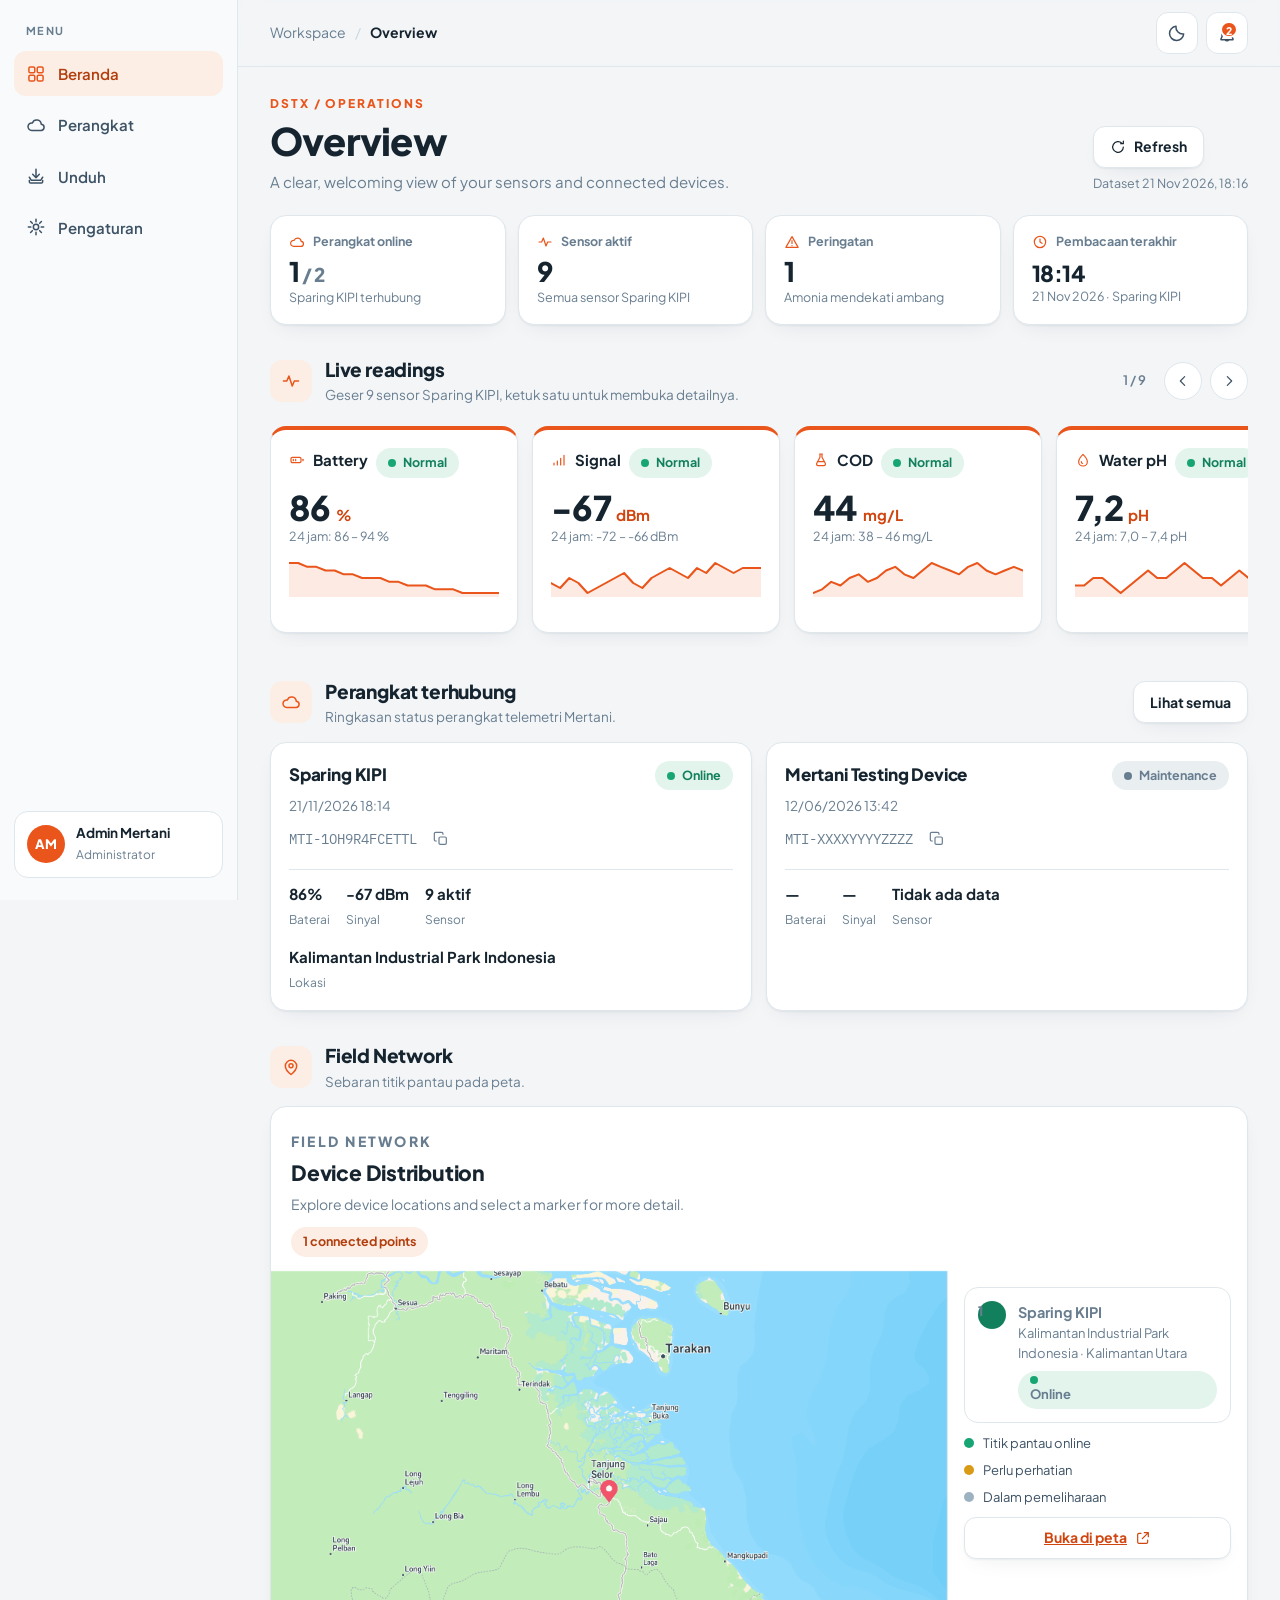
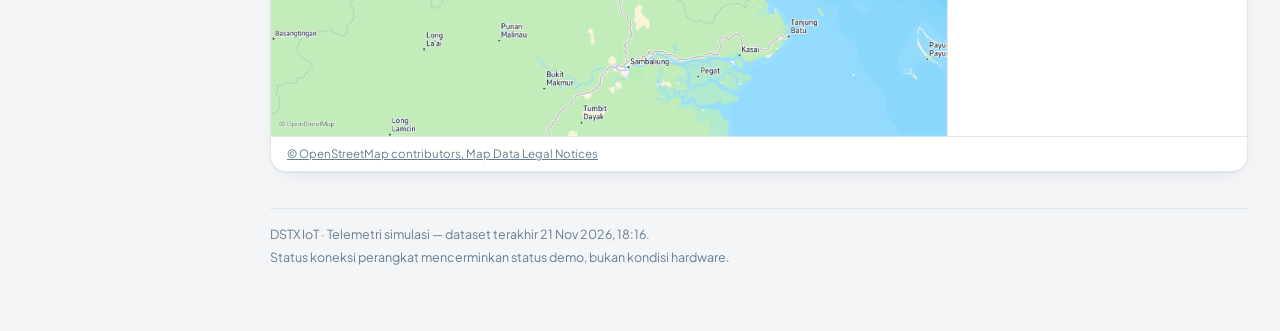
==== web/dashboard-mertani-web.html @ 30cce9fa "Add web version of the new Mertani dashboard design - Web dashboard (Dashboard Mertani Web) followin" ====
<!doctype html>
<html lang="id">
  <head>
    <meta charset="utf-8" />
    <meta name="viewport" content="width=device-width, initial-scale=1, viewport-fit=cover" />
    <meta name="color-scheme" content="light dark" />
    <link rel="icon" href="data:," />
    <title>Dashboard Mertani Web</title>
    <link rel="preconnect" href="https://fonts.googleapis.com" />
    <link rel="preconnect" href="https://fonts.gstatic.com" crossorigin />
    <link href="https://fonts.googleapis.com/css2?family=Plus+Jakarta+Sans:wght@400;500;600;700;800&family=IBM+Plex+Mono:wght@400;500;600&display=swap" rel="stylesheet" />
    <link rel="stylesheet" href="[data-uri]" />
    <style>
      button, [role="button"], select, summary, input:not([type="checkbox"], [type="radio"]) { min-height: 2rem; }
      :root{
        --bg:#F3F5F7; --surface:#FFFFFF; --surface-2:#EDF1F4; --surface-3:#F8FAFB;
        --ink:#15242F; --ink-2:#3D5265; --muted:#687E90; --line:#DFE7EC; --line-strong:#CBD7DF;
        --accent:#E9551B; --accent-strong:#D1450F; --accent-soft:#FDEEE5; --accent-ink:#B23E0E;
        --green:#12805C; --green-soft:#E2F4EC; --green-dot:#17A673;
        --amber:#9A6A06; --amber-soft:#FAF0D7; --amber-dot:#D99A16;
        --gray-soft:#E9EEF1; --red:#C93A3A;
        --shadow:0 1px 2px rgba(21,36,47,.05),0 8px 24px -12px rgba(21,36,47,.12);
        --shadow-lg:0 2px 4px rgba(21,36,47,.06),0 24px 48px -16px rgba(21,36,47,.22);
        --radius:16px;
      }
      html[data-theme="dark"]{
        --bg:#0C1319; --surface:#141F29; --surface-2:#1B2A37; --surface-3:#101922;
        --ink:#E9EFF4; --ink-2:#B9C9D6; --muted:#8499AA; --line:#243646; --line-strong:#31485E;
        --accent:#F26A2E; --accent-strong:#FF7D42; --accent-soft:#3A2317; --accent-ink:#FFB287;
        --green:#3ECF9B; --green-soft:#12352A; --green-dot:#2FBF8F;
        --amber:#E3B341; --amber-soft:#38300F; --amber-dot:#D99A16;
        --gray-soft:#22333F; --red:#F08080;
        --shadow:0 1px 2px rgba(0,0,0,.3),0 8px 24px -12px rgba(0,0,0,.5);
        --shadow-lg:0 2px 4px rgba(0,0,0,.4),0 24px 48px -16px rgba(0,0,0,.6);
      }
      *{box-sizing:border-box}
      html{scroll-behavior:smooth}
      body{margin:0;background:var(--bg);color:var(--ink);font-family:"Plus Jakarta Sans",system-ui,-apple-system,"Segoe UI",sans-serif;font-size:15px;line-height:1.55;-webkit-font-smoothing:antialiased}
      .mono{font-family:"IBM Plex Mono",ui-monospace,monospace}
      button{font:inherit;color:inherit;background:none;border:0;cursor:pointer}
      input,select{font:inherit;color:inherit}
      a{color:var(--accent-strong)}
      :focus-visible{outline:2px solid var(--accent);outline-offset:2px;border-radius:6px}
      svg.ic{width:20px;height:20px;flex:none;stroke:currentColor;fill:none;stroke-width:1.8;stroke-linecap:round;stroke-linejoin:round}
      svg.ic.sm{width:16px;height:16px}
      svg.ic.lg{width:24px;height:24px}

      /* ---------- layout ---------- */
      .app{display:flex;min-height:100vh}
      .sidebar{display:none}
      .main{flex:1;min-width:0;display:flex;flex-direction:column}
      .content{width:100%;max-width:1180px;margin:0 auto;padding:20px 16px 110px}
      @media (min-width:1024px){
        .sidebar{display:flex;flex-direction:column;gap:6px;width:238px;flex:none;position:sticky;top:0;height:100vh;padding:22px 14px;border-right:1px solid var(--line);background:var(--surface-3)}
        .content{padding:28px 32px 64px}
      }
      .side-label{font-size:11px;font-weight:700;letter-spacing:.12em;text-transform:uppercase;color:var(--muted);padding:0 12px;margin:14px 0 6px}
      .side-label:first-child{margin-top:0}
      .navlink{display:flex;align-items:center;gap:12px;width:100%;padding:11px 12px;border-radius:12px;font-weight:600;color:var(--ink-2);text-align:left;min-height:44px}
      .navlink:hover{background:var(--surface-2)}
      .navlink.on{background:var(--accent-soft);color:var(--accent-ink)}
      .navlink.on svg{stroke:var(--accent)}
      .side-user{margin-top:auto;display:flex;gap:11px;align-items:center;padding:12px;border:1px solid var(--line);border-radius:14px;background:var(--surface)}
      .avatar{width:38px;height:38px;border-radius:50%;background:var(--accent);color:#fff;display:grid;place-items:center;font-weight:800;font-size:13px;flex:none}
      .side-user b{display:block;font-size:13.5px;line-height:1.3}
      .side-user span{font-size:12px;color:var(--muted)}

      /* ---------- topbar ---------- */
      .topbar{position:sticky;top:0;z-index:40;display:flex;align-items:center;gap:10px;padding:10px 16px;background:color-mix(in srgb,var(--bg) 86%,transparent);backdrop-filter:blur(10px);border-bottom:1px solid var(--line)}
      @media (min-width:1024px){.topbar{padding:12px 32px}}
      .crumb{display:flex;align-items:center;gap:9px;font-size:14px;color:var(--muted);min-width:0}
      .crumb b{color:var(--ink);font-weight:700;white-space:nowrap}
      .crumb .sep{color:var(--line-strong)}
      .top-actions{margin-left:auto;display:flex;gap:8px;align-items:center;position:relative}
      .iconbtn{position:relative;width:42px;height:42px;border-radius:12px;border:1px solid var(--line);background:var(--surface);display:grid;place-items:center;color:var(--ink-2)}
      .iconbtn:hover{border-color:var(--line-strong);color:var(--ink)}
      .badge-dot{position:absolute;top:8px;right:9px;min-width:17px;height:17px;padding:0 4px;border-radius:99px;background:var(--accent);color:#fff;font-size:10.5px;font-weight:800;display:grid;place-items:center;border:2px solid var(--surface)}
      .bell-panel{position:absolute;right:0;top:calc(100% + 10px);width:min(340px,calc(100vw - 32px));background:var(--surface);border:1px solid var(--line);border-radius:16px;box-shadow:var(--shadow-lg);padding:8px;display:none;z-index:60}
      .bell-panel.open{display:block}
      .bell-panel h3{margin:8px 10px 6px;font-size:13px;letter-spacing:.02em}
      .alert-row{display:flex;gap:11px;width:100%;text-align:left;padding:11px 10px;border-radius:12px;align-items:flex-start}
      .alert-row:hover{background:var(--surface-2)}
      .alert-row b{display:block;font-size:13.5px;line-height:1.35}
      .alert-row span{font-size:12.5px;color:var(--muted);line-height:1.4;display:block}
      .alert-ic{width:34px;height:34px;border-radius:10px;display:grid;place-items:center;flex:none}
      .alert-ic.warn{background:var(--amber-soft);color:var(--amber)}
      .alert-ic.maint{background:var(--gray-soft);color:var(--muted)}

      /* ---------- bottom nav (mobile) ---------- */
      .bottomnav{position:fixed;left:0;right:0;bottom:0;z-index:50;background:var(--surface);border-top:1px solid var(--line);display:grid;grid-template-columns:repeat(4,1fr);padding:6px 8px calc(6px + env(safe-area-inset-bottom))}
      @media (min-width:1024px){.bottomnav{display:none}}
      .bottomnav button{display:flex;flex-direction:column;align-items:center;gap:3px;padding:7px 2px;border-radius:12px;font-size:11.5px;font-weight:600;color:var(--muted);min-height:52px}
      .bottomnav button.on{color:var(--accent-strong)}
      .bottomnav button.on .bn-ic{background:var(--accent);color:#fff}
      .bn-ic{display:grid;place-items:center;width:46px;height:27px;border-radius:99px}

      /* ---------- generic ---------- */
      .view{display:none}
      .view.active{display:block}
      .eyebrow{font-size:12px;font-weight:800;letter-spacing:.16em;text-transform:uppercase;color:var(--accent);margin:0 0 6px}
      h1.page{font-size:clamp(28px,4.5vw,38px);font-weight:800;letter-spacing:-.02em;margin:0;line-height:1.12}
      .lede{color:var(--muted);margin:8px 0 0;max-width:56ch}
      .pagehead{display:flex;flex-wrap:wrap;gap:14px;align-items:flex-end;justify-content:space-between;margin-bottom:22px}
      .btn{display:inline-flex;align-items:center;gap:8px;padding:9px 16px;border-radius:12px;border:1px solid var(--line);background:var(--surface);font-weight:700;font-size:14px;min-height:42px;box-shadow:var(--shadow)}
      .btn:hover{border-color:var(--line-strong)}
      .btn--accent{background:var(--accent);border-color:var(--accent);color:#fff}
      .btn--accent:hover{background:var(--accent-strong);border-color:var(--accent-strong)}
      .btn.spinning svg{animation:spin 0.9s linear infinite}
      @keyframes spin{to{transform:rotate(360deg)}}
      .card{background:var(--surface);border:1px solid var(--line);border-radius:var(--radius);box-shadow:var(--shadow)}
      .sec-head{display:flex;align-items:center;gap:13px;margin:30px 0 14px}
      .sec-ic{width:42px;height:42px;border-radius:12px;background:var(--accent-soft);color:var(--accent);display:grid;place-items:center;flex:none}
      .sec-head h2{font-size:19px;font-weight:800;margin:0;letter-spacing:-.01em}
      .sec-head p{margin:1px 0 0;color:var(--muted);font-size:13.5px}
      .sec-head .right{margin-left:auto;display:flex;gap:8px;align-items:center}
      .chip{display:inline-flex;align-items:center;gap:7px;padding:5px 12px;border-radius:99px;font-size:12.5px;font-weight:700;white-space:nowrap}
      .chip .dot{width:8px;height:8px;border-radius:50%;background:currentColor;flex:none}
      .chip--online{background:var(--green-soft);color:var(--green)}
      .chip--online .dot{background:var(--green-dot)}
      .chip--warn{background:var(--amber-soft);color:var(--amber)}
      .chip--warn .dot{background:var(--amber-dot)}
      .chip--maint{background:var(--gray-soft);color:var(--muted)}
      .chip--soft{background:var(--accent-soft);color:var(--accent-ink)}
      .updated{font-size:12.5px;color:var(--muted)}

      /* KPI strip */
      .kpis{display:grid;grid-template-columns:repeat(2,1fr);gap:12px;margin-bottom:6px}
      @media (min-width:760px){.kpis{grid-template-columns:repeat(4,1fr)}}
      .kpi{padding:16px 18px}
      .kpi .k-label{font-size:12.5px;font-weight:700;color:var(--muted);display:flex;gap:8px;align-items:center}
      .kpi .k-label svg{stroke:var(--accent)}
      .kpi .k-value{font-size:27px;font-weight:800;letter-spacing:-.02em;margin-top:5px;line-height:1.1}
      .kpi .k-sub{font-size:12.5px;color:var(--muted);margin-top:2px}

      /* carousel */
      .carousel-wrap{position:relative}
      .carousel{display:flex;gap:14px;overflow-x:auto;scroll-snap-type:x mandatory;padding:6px 2px 14px;scrollbar-width:none}
      .carousel::-webkit-scrollbar{display:none}
      .read-card{scroll-snap-align:start;flex:0 0 min(248px,74vw);padding:18px;text-align:left;border-top:4px solid var(--accent);display:flex;flex-direction:column;gap:2px;transition:transform .15s ease}
      .read-card:hover{transform:translateY(-2px)}
      .read-card .r-top{display:flex;justify-content:space-between;align-items:flex-start;gap:8px}
      .read-card .r-name{font-weight:700;font-size:15px;display:flex;gap:8px;align-items:center}
      .read-card .r-name svg{stroke:var(--accent)}
      .read-card .r-value{font-size:34px;font-weight:800;letter-spacing:-.02em;line-height:1.05;margin-top:10px}
      .read-card .r-value small{font-size:15px;font-weight:700;color:var(--accent-strong);letter-spacing:0}
      .read-card .r-range{font-size:12.5px;color:var(--muted)}
      .read-card .spark{margin-top:10px;width:100%;height:38px}
      .car-nav{display:flex;gap:8px;align-items:center}
      .car-btn{width:38px;height:38px;border-radius:50%;border:1px solid var(--line);background:var(--surface);display:grid;place-items:center;color:var(--ink-2)}
      .car-btn:hover{border-color:var(--line-strong);color:var(--ink)}
      .car-count{font-size:13px;color:var(--muted);font-weight:600;min-width:44px;text-align:center}

      /* device summary + list cards */
      .device-card{padding:18px;display:flex;flex-direction:column;gap:6px;width:100%;text-align:left}
      button.device-card:hover{border-color:var(--line-strong)}
      .device-card .d-top{display:flex;justify-content:space-between;align-items:flex-start;gap:10px}
      .device-card h3{margin:0;font-size:17px;font-weight:800;letter-spacing:-.01em}
      .device-card .d-meta{color:var(--muted);font-size:13.5px}
      .device-card .d-id{display:flex;align-items:center;gap:8px;color:var(--muted);font-size:13.5px}
      .copybtn{display:inline-grid;place-items:center;width:32px;height:32px;border-radius:8px;color:var(--muted)}
      .copybtn:hover{background:var(--surface-2);color:var(--ink)}
      .device-grid{display:grid;gap:14px}
      @media (min-width:760px){.device-grid{grid-template-columns:1fr 1fr}}
      .mini-stats{display:flex;gap:16px;flex-wrap:wrap;margin-top:8px;padding-top:12px;border-top:1px solid var(--line)}
      .mini-stats div b{display:block;font-size:15px}
      .mini-stats div span{font-size:12px;color:var(--muted)}

      /* map */
      .map-card{overflow:hidden}
      .map-head{padding:20px 20px 14px}
      .map-head h2{margin:0;font-size:21px;font-weight:800;letter-spacing:-.01em}
      .map-head p{margin:4px 0 12px;color:var(--muted);font-size:14px}
      .map-body{display:grid}
      @media (min-width:900px){.map-body{grid-template-columns:1fr 300px}}
      .map-frame{position:relative;min-height:340px;background:var(--surface-2)}
      #mapEl{position:absolute;inset:0}
      #mapEl .pin{width:30px;height:30px;border-radius:50% 50% 50% 4px;transform:rotate(-45deg);background:var(--accent);border:2.5px solid #fff;box-shadow:0 4px 12px rgba(0,0,0,.3);display:grid;place-items:center;color:#fff;font-weight:800;font-size:13px}
      #mapEl .pin span{transform:rotate(45deg)}
      #mapEl .pin--on{background:var(--green)}
      .map-fallback{display:none}
      .map-fallback.show{display:block}
      .map-fallback img{width:100%;height:auto;display:block}
      .map-side{padding:16px;border-top:1px solid var(--line);display:flex;flex-direction:column;gap:10px}
      @media (min-width:900px){.map-side{border-top:0;border-left:1px solid var(--line)}}
      .place-row{display:flex;gap:12px;align-items:flex-start;width:100%;text-align:left;padding:13px;border:1px solid var(--line);border-radius:14px;background:var(--surface)}
      .place-row.map-selected{border-color:var(--accent);background:var(--accent-soft)}
      .place-num{width:28px;height:28px;border-radius:50%;background:var(--green);color:#fff;font-weight:800;font-size:13px;display:grid;place-items:center;flex:none}
      .place-row b{display:block;font-size:14.5px}
      .place-row span{font-size:13px;color:var(--muted);display:block}
      .legend{display:flex;flex-direction:column;gap:7px;font-size:13px;color:var(--ink-2)}
      .legend div{display:flex;gap:9px;align-items:center}
      .legend .dot{width:10px;height:10px;border-radius:50%;flex:none}
      .attrib{font-size:11.5px;padding:8px 16px;border-top:1px solid var(--line)}
      .attrib a{color:var(--muted)}

      /* search / toolbar */
      .toolbar{display:flex;gap:10px;flex-wrap:wrap;align-items:center;margin-bottom:16px}
      .searchbox{flex:1;min-width:210px;display:flex;align-items:center;gap:10px;background:var(--surface);border:1px solid var(--line);border-radius:13px;padding:0 14px;box-shadow:var(--shadow)}
      .searchbox svg{stroke:var(--muted)}
      .searchbox input{flex:1;border:0;background:none;padding:11px 0;font-size:14.5px;min-height:44px}
      .searchbox input:focus{outline:none}
      .searchbox:focus-within{border-color:var(--accent)}
      .compare-panel{display:none;margin-bottom:16px;padding:18px}
      .compare-panel.open{display:block}
      .compare-panel table{border-collapse:collapse;width:100%;font-size:14px}
      .compare-panel th,.compare-panel td{padding:9px 10px;text-align:left;border-bottom:1px solid var(--line);vertical-align:top}
      .compare-panel th:first-child{color:var(--muted);font-weight:600;width:104px}
      .compare-panel td .mono{word-break:break-all}
      @media (max-width:560px){
        .compare-panel{padding:15px}
        .compare-panel table{font-size:13px}
        .compare-panel th,.compare-panel td{padding:8px 7px}
        .compare-panel th:first-child{width:82px}
      }
      .compare-panel tr:last-child th,.compare-panel tr:last-child td{border-bottom:0}
      .empty-note{padding:26px;text-align:center;color:var(--muted)}

      /* detail */
      .backbtn{display:inline-flex;align-items:center;gap:7px;font-weight:700;color:var(--ink-2);padding:8px 4px;min-height:40px}
      .backbtn:hover{color:var(--accent-strong)}
      .detail-head{padding:20px;margin-bottom:16px}
      .detail-head .d-top{display:flex;justify-content:space-between;gap:12px;align-items:flex-start;flex-wrap:wrap}
      .detail-head h2{margin:0;font-size:23px;font-weight:800;letter-spacing:-.01em}
      .fact-grid{display:grid;grid-template-columns:repeat(2,1fr);gap:12px 20px;margin-top:16px}
      @media (min-width:760px){.fact-grid{grid-template-columns:repeat(4,1fr)}}
      .fact span{font-size:12px;font-weight:700;letter-spacing:.05em;text-transform:uppercase;color:var(--muted);display:block}
      .fact b{font-size:14.5px;font-weight:700}
      .sensor-chips{display:flex;gap:8px;flex-wrap:wrap;margin-bottom:14px}
      .s-chip{padding:8px 14px;border-radius:99px;border:1px solid var(--line);background:var(--surface);font-weight:600;font-size:13.5px;min-height:38px}
      .s-chip.on{background:var(--ink);color:var(--bg);border-color:var(--ink)}
      html[data-theme="dark"] .s-chip.on{background:var(--ink);color:#0C1319}
      .chart-card{padding:20px;margin-bottom:16px}
      .chart-card .c-top{display:flex;justify-content:space-between;gap:12px;flex-wrap:wrap;align-items:flex-start}
      .chart-card h3{margin:0;font-size:17px;font-weight:800}
      .chart-card .c-sub{color:var(--muted);font-size:13px;margin-top:2px}
      .chart-stats{display:flex;gap:18px;flex-wrap:wrap}
      .chart-stats div span{font-size:11.5px;color:var(--muted);display:block;font-weight:700;text-transform:uppercase;letter-spacing:.05em}
      .chart-stats div b{font-size:16px}
      .chart-svg{width:100%;height:auto;display:block;margin-top:12px}
      .chart-svg text{font-family:"Plus Jakarta Sans",sans-serif;fill:var(--muted)}
      .sensor-grid{display:grid;gap:14px;grid-template-columns:1fr}
      @media (min-width:640px){.sensor-grid{grid-template-columns:repeat(2,1fr)}}
      @media (min-width:1024px){.sensor-grid{grid-template-columns:repeat(3,1fr)}}
      .sensor-card{padding:17px;text-align:left;width:100%;display:flex;flex-direction:column;gap:2px}
      button.sensor-card:hover{border-color:var(--line-strong)}
      .sensor-card.sel{border-color:var(--accent);box-shadow:0 0 0 1px var(--accent),var(--shadow)}
      .sensor-card .s-name{font-weight:700;display:flex;gap:8px;align-items:center;font-size:14.5px}
      .sensor-card .s-name svg{stroke:var(--accent)}
      .sensor-card .s-name .chip{margin-left:auto}
      .sensor-card .s-value{font-size:28px;font-weight:800;letter-spacing:-.02em;margin-top:8px;line-height:1.1}
      .sensor-card .s-value small{font-size:13.5px;color:var(--accent-strong);font-weight:700}
      .sensor-card .s-range{font-size:12.5px;color:var(--muted)}
      .sensor-card .spark{margin-top:8px;width:100%;height:34px}

      /* forms / settings */
      .form-card{padding:20px;max-width:680px}
      .field{margin-bottom:16px}
      .field label{display:block;font-weight:700;font-size:13.5px;margin-bottom:7px}
      .field select,.field input[type="text"]{width:100%;padding:11px 13px;border:1px solid var(--line);border-radius:12px;background:var(--surface);min-height:46px}
      .field select:focus,.field input:focus{outline:2px solid var(--accent);outline-offset:1px}
      .seg{display:inline-flex;background:var(--surface-2);border-radius:12px;padding:4px;gap:4px;flex-wrap:wrap}
      .seg button{padding:8px 15px;border-radius:9px;font-weight:700;font-size:13.5px;color:var(--muted);min-height:38px}
      .seg button.on{background:var(--surface);color:var(--ink);box-shadow:var(--shadow)}
      .set-row{display:flex;gap:14px;align-items:center;justify-content:space-between;padding:15px 0;border-bottom:1px solid var(--line)}
      .set-row:last-child{border-bottom:0}
      .set-row b{display:block;font-size:14.5px}
      .set-row span{font-size:13px;color:var(--muted);display:block;max-width:52ch}
      .switch{width:50px;height:29px;border-radius:99px;background:var(--line-strong);position:relative;flex:none;min-height:29px;transition:background .15s}
      .switch::after{content:"";position:absolute;top:3px;left:3px;width:23px;height:23px;border-radius:50%;background:#fff;box-shadow:0 1px 3px rgba(0,0,0,.25);transition:left .15s}
      .switch[aria-checked="true"]{background:var(--accent)}
      .switch[aria-checked="true"]::after{left:24px}
      .limit-table{width:100%;border-collapse:collapse;font-size:14px}
      .limit-table th,.limit-table td{padding:10px 8px;text-align:left;border-bottom:1px solid var(--line)}
      .limit-table th{font-size:12px;text-transform:uppercase;letter-spacing:.06em;color:var(--muted)}
      .limit-table tr:last-child td{border-bottom:0}
      .dl-history{margin-top:18px}
      .dl-history li{margin:6px 0;color:var(--ink-2);font-size:14px}
      .stack{display:flex;flex-direction:column;gap:16px;max-width:680px}
      .stack .card{padding:20px}
      .stack h3{margin:0 0 4px;font-size:16px;font-weight:800}
      .stack .sub{color:var(--muted);font-size:13.5px;margin:0 0 8px}

      footer.foot{margin-top:36px;padding-top:16px;border-top:1px solid var(--line);color:var(--muted);font-size:12.5px;display:flex;flex-direction:column;gap:3px}
      .toast{position:fixed;left:50%;bottom:96px;transform:translateX(-50%) translateY(16px);background:var(--ink);color:var(--bg);padding:11px 18px;border-radius:12px;font-weight:600;font-size:14px;box-shadow:var(--shadow-lg);opacity:0;pointer-events:none;transition:opacity .2s,transform .2s;z-index:80;max-width:calc(100vw - 32px);text-align:center}
      html[data-theme="dark"] .toast{color:#0C1319}
      .toast.show{opacity:1;transform:translateX(-50%) translateY(0)}
      @media (min-width:1024px){.toast{bottom:28px}}
      @media (prefers-reduced-motion:reduce){*{animation:none!important;transition:none!important;scroll-behavior:auto!important}}
    </style>
  </head>
  <body>
    <div class="app">
      <!-- Sidebar (desktop) -->
      <aside class="sidebar" aria-label="Navigasi utama">
        <p class="side-label">Menu</p>
        <button class="navlink on" data-nav="beranda"><svg class="ic" viewBox="0 0 24 24"><rect x="3.5" y="3.5" width="7" height="7" rx="1.6"/><rect x="13.5" y="3.5" width="7" height="7" rx="1.6"/><rect x="3.5" y="13.5" width="7" height="7" rx="1.6"/><rect x="13.5" y="13.5" width="7" height="7" rx="1.6"/></svg>Beranda</button>
        <button class="navlink" data-nav="perangkat"><svg class="ic" viewBox="0 0 24 24"><path d="M7 18.5a4.5 4.5 0 1 1 .7-8.93A5.5 5.5 0 0 1 18.3 11 3.75 3.75 0 0 1 17.5 18.5H7Z"/></svg>Perangkat</button>
        <button class="navlink" data-nav="unduh"><svg class="ic" viewBox="0 0 24 24"><path d="M12 4v10m0 0 4-4m-4 4-4-4"/><path d="M4 17.5V19a1.5 1.5 0 0 0 1.5 1.5h13A1.5 1.5 0 0 0 20 19v-1.5"/><path d="M4 13.5 6.2 17h11.6L20 13.5"/></svg>Unduh</button>
        <button class="navlink" data-nav="pengaturan"><svg class="ic" viewBox="0 0 24 24"><circle cx="12" cy="12" r="3.2"/><path d="M12 2.8v3M12 18.2v3M2.8 12h3M18.2 12h3M5.5 5.5l2.1 2.1M16.4 16.4l2.1 2.1M18.5 5.5l-2.1 2.1M7.6 16.4l-2.1 2.1"/></svg>Pengaturan</button>
        <div class="side-user">
          <div class="avatar" aria-hidden="true">AM</div>
          <div><b>Admin Mertani</b><span>Administrator</span></div>
        </div>
      </aside>

      <div class="main">
        <header class="topbar">
          <div class="crumb"><span>Workspace</span><span class="sep">/</span><b id="crumbNow">Overview</b></div>
          <div class="top-actions">
            <button class="iconbtn" id="themeBtn" aria-label="Ganti tema terang / gelap"><svg class="ic" viewBox="0 0 24 24"><path d="M20 13.2A8.2 8.2 0 0 1 10.8 4 8.5 8.5 0 1 0 20 13.2Z"/></svg></button>
            <button class="iconbtn" id="bellBtn" aria-label="Notifikasi" aria-haspopup="true" aria-expanded="false"><svg class="ic" viewBox="0 0 24 24"><path d="M6 16.5v-5a6 6 0 1 1 12 0v5l1.2 2.7a.6.6 0 0 1-.55.9H5.35a.6.6 0 0 1-.55-.9L6 16.5Z"/><path d="M10 20a2.2 2.2 0 0 0 4 0"/></svg><span class="badge-dot" id="bellBadge">2</span></button>
            <div class="bell-panel" id="bellPanel" role="menu" aria-label="Daftar notifikasi">
              <h3>Notifikasi</h3>
              <button class="alert-row" id="alertAmonia">
                <span class="alert-ic warn"><svg class="ic sm" viewBox="0 0 24 24"><path d="M12 4 2.8 20h18.4L12 4Z"/><path d="M12 10v4.2M12 17.4v.1"/></svg></span>
                <span><b>Amonia mendekati ambang batas</b><span>Sparing KIPI · 0,46 mg/L dari ambang 0,5 mg/L · 21 Nov 2026, 18:14</span></span>
              </button>
              <button class="alert-row" id="alertMaint">
                <span class="alert-ic maint"><svg class="ic sm" viewBox="0 0 24 24"><path d="M14.5 6.5a4 4 0 0 1 5.3-3.8l-2.6 2.6.9 2.7 2.7.9a4 4 0 0 1-5.4 4.6L8 21a2.1 2.1 0 0 1-3-3l7.5-7.4a4 4 0 0 1 2-4.1Z"/></svg></span>
                <span><b>Mertani Testing Device dalam pemeliharaan</b><span>Tidak ada pembacaan baru sejak 12 Jun 2026, 13:42</span></span>
              </button>
            </div>
          </div>
        </header>

        <main class="content">
          <!-- ============ BERANDA / OVERVIEW ============ -->
          <section class="view active" id="view-beranda">
            <div class="pagehead">
              <div>
                <p class="eyebrow">DSTX / Operations</p>
                <h1 class="page">Overview</h1>
                <p class="lede">A clear, welcoming view of your sensors and connected devices.</p>
              </div>
              <div>
                <button class="btn" id="refreshBtn"><svg class="ic sm" viewBox="0 0 24 24"><path d="M20 12a8 8 0 1 1-2.34-5.66M20 3v4h-4"/></svg>Refresh</button>
                <div class="updated" id="refreshNote" style="margin-top:6px;text-align:right">Dataset 21 Nov 2026, 18:16</div>
              </div>
            </div>

            <div class="kpis">
              <div class="card kpi"><div class="k-label"><svg class="ic sm" viewBox="0 0 24 24"><path d="M7 18.5a4.5 4.5 0 1 1 .7-8.93A5.5 5.5 0 0 1 18.3 11 3.75 3.75 0 0 1 17.5 18.5H7Z"/></svg>Perangkat online</div><div class="k-value">1<span style="color:var(--muted);font-size:19px"> / 2</span></div><div class="k-sub">Sparing KIPI terhubung</div></div>
              <div class="card kpi"><div class="k-label"><svg class="ic sm" viewBox="0 0 24 24"><path d="M3 12h4l2.5-6 4 12L16 12h5"/></svg>Sensor aktif</div><div class="k-value">9</div><div class="k-sub">Semua sensor Sparing KIPI</div></div>
              <div class="card kpi"><div class="k-label"><svg class="ic sm" viewBox="0 0 24 24"><path d="M12 4 2.8 20h18.4L12 4Z"/><path d="M12 10v4.2M12 17.4v.1"/></svg>Peringatan</div><div class="k-value">1</div><div class="k-sub">Amonia mendekati ambang</div></div>
              <div class="card kpi"><div class="k-label"><svg class="ic sm" viewBox="0 0 24 24"><circle cx="12" cy="12" r="8.5"/><path d="M12 7.5V12l3 2"/></svg>Pembacaan terakhir</div><div class="k-value" style="font-size:22px;padding-top:4px">18:14</div><div class="k-sub">21 Nov 2026 · Sparing KIPI</div></div>
            </div>

            <div class="sec-head">
              <div class="sec-ic"><svg class="ic" viewBox="0 0 24 24"><path d="M3 12h4l2.5-6 4 12L16 12h5"/></svg></div>
              <div><h2>Live readings</h2><p>Geser 9 sensor Sparing KIPI, ketuk satu untuk membuka detailnya.</p></div>
              <div class="right">
                <span class="car-count" id="carCount">1 / 9</span>
                <div class="car-nav">
                  <button class="car-btn" id="carPrev" aria-label="Sensor sebelumnya"><svg class="ic sm" viewBox="0 0 24 24"><path d="m14.5 5.5-6.5 6.5 6.5 6.5"/></svg></button>
                  <button class="car-btn" id="carNext" aria-label="Sensor berikutnya"><svg class="ic sm" viewBox="0 0 24 24"><path d="m9.5 5.5 6.5 6.5-6.5 6.5"/></svg></button>
                </div>
              </div>
            </div>
            <div class="carousel-wrap">
              <div class="carousel" id="carousel" aria-label="Pembacaan sensor Sparing KIPI"></div>
            </div>

            <div class="sec-head">
              <div class="sec-ic"><svg class="ic" viewBox="0 0 24 24"><path d="M7 18.5a4.5 4.5 0 1 1 .7-8.93A5.5 5.5 0 0 1 18.3 11 3.75 3.75 0 0 1 17.5 18.5H7Z"/></svg></div>
              <div><h2>Perangkat terhubung</h2><p>Ringkasan status perangkat telemetri Mertani.</p></div>
              <div class="right"><button class="btn" data-nav="perangkat">Lihat semua</button></div>
            </div>
            <div class="device-grid" id="homeDevices"></div>

            <div class="sec-head">
              <div class="sec-ic"><svg class="ic" viewBox="0 0 24 24"><path d="M12 21s-6.8-5.4-6.8-10.3A6.8 6.8 0 0 1 12 4a6.8 6.8 0 0 1 6.8 6.7C18.8 15.6 12 21 12 21Z"/><circle cx="12" cy="10.6" r="2.4"/></svg></div>
              <div><h2>Field Network</h2><p>Sebaran titik pantau pada peta.</p></div>
            </div>
            <div class="card map-card">
              <div class="map-head">
                <p class="eyebrow" style="margin-bottom:4px">Field Network</p>
                <h2>Device Distribution</h2>
                <p>Explore device locations and select a marker for more detail.</p>
                <span class="chip chip--soft">1 connected points</span>
              </div>
              <div class="map-body">
                <div class="map-frame">
                  <div id="mapEl" role="application" aria-label="Peta sebaran perangkat, Kalimantan Industrial Park Indonesia, Kalimantan Utara"></div>
                  <figure class="map-fallback" id="mapFallback" style="margin:0">
                    <img src="[data-uri]" width="900" height="620" alt="Peta Kalimantan Utara di sekitar Tanjung Selor dengan satu penanda lokasi Sparing KIPI di Kalimantan Industrial Park Indonesia" />
                  </figure>
                </div>
                <div class="map-side">
                  <div id="placeList">
                    <button class="place-row" id="placeRow0">
                      <span class="place-num">1</span>
                      <span><b>Sparing KIPI</b><span>Kalimantan Industrial Park Indonesia · Kalimantan Utara</span><span class="chip chip--online" style="margin-top:7px"><span class="dot"></span>Online</span></span>
                    </button>
                  </div>
                  <div class="legend" aria-label="Legenda peta">
                    <div><span class="dot" style="background:var(--green-dot)"></span>Titik pantau online</div>
                    <div><span class="dot" style="background:var(--amber-dot)"></span>Perlu perhatian</div>
                    <div><span class="dot" style="background:#9DB2C1"></span>Dalam pemeliharaan</div>
                  </div>
                  <a class="btn" id="mapsLink" href="#" target="_blank" rel="noopener" style="justify-content:center">Buka di peta<svg class="ic sm" viewBox="0 0 24 24"><path d="M14 4h6v6M20 4 11 13M9 5H6a2 2 0 0 0-2 2v11a2 2 0 0 0 2 2h11a2 2 0 0 0 2-2v-3"/></svg></a>
                </div>
              </div>
              <div class="attrib"><a href="https://www.facebook.com/maps/attribution_terms" target="_blank" rel="noopener">© OpenStreetMap contributors, Map Data Legal Notices</a></div>
            </div>
          </section>

          <!-- ============ PERANGKAT ============ -->
          <section class="view" id="view-perangkat">
            <div class="pagehead">
              <div>
                <p class="eyebrow">Telemetri</p>
                <h1 class="page">Perangkat</h1>
                <p class="lede">Semua device telemetri Mertani. Ketuk kartu perangkat untuk membuka detail sensornya.</p>
              </div>
              <button class="btn" id="compareBtn" aria-expanded="false"><svg class="ic sm" viewBox="0 0 24 24"><path d="M8 3v18M8 3 4.5 6.5M8 3l3.5 3.5M16 21V3m0 18 3.5-3.5M16 21l-3.5-3.5" transform="rotate(90 12 12)"/></svg>Bandingkan</button>
            </div>
            <div class="card compare-panel" id="comparePanel" aria-label="Perbandingan perangkat"></div>
            <div class="toolbar">
              <div class="searchbox">
                <svg class="ic" viewBox="0 0 24 24"><circle cx="11" cy="11" r="7"/><path d="m20.5 20.5-4.6-4.6"/></svg>
                <input type="search" id="deviceSearch" placeholder="Cari Nama Pos" aria-label="Cari nama perangkat" />
              </div>
            </div>
            <p style="font-weight:700;color:var(--muted);margin:0 0 12px">Semua Device Telemetri</p>
            <div class="device-grid" id="deviceList"></div>
            <div class="card empty-note" id="deviceEmpty" style="display:none">Tidak ada perangkat yang cocok dengan pencarian itu.</div>
          </section>

          <!-- ============ DETAIL ============ -->
          <section class="view" id="view-detail">
            <button class="backbtn" data-nav="perangkat"><svg class="ic sm" viewBox="0 0 24 24"><path d="m14.5 5.5-6.5 6.5 6.5 6.5"/></svg>Kembali ke Perangkat</button>
            <div id="detailRoot"></div>
          </section>

          <!-- ============ UNDUH ============ -->
          <section class="view" id="view-unduh">
            <div class="pagehead">
              <div>
                <p class="eyebrow">Ekspor Data</p>
                <h1 class="page">Unduh</h1>
                <p class="lede">Unduh pembacaan sensor sebagai file. File dibuat langsung dari dataset 24 jam terakhir yang tampil di dashboard ini.</p>
              </div>
            </div>
            <div class="card form-card">
              <div class="field">
                <label for="dlDevice">Perangkat</label>
                <select id="dlDevice"><option value="kipi">Sparing KIPI — MTI-1OH9R4FCETTL</option><option value="testing">Mertani Testing Device — MTI-XXXXYYYYZZZZ</option></select>
              </div>
              <div class="field">
                <label for="dlSensor">Sensor</label>
                <select id="dlSensor"></select>
              </div>
              <div class="field">
                <label for="dlRange">Rentang data</label>
                <select id="dlRange"><option value="24">24 jam terakhir · 24 titik data (19:00 – 18:00)</option></select>
              </div>
              <div class="field">
                <label>Format file</label>
                <div class="seg" role="group" aria-label="Format file">
                  <button id="fmtCsv" class="on">CSV</button>
                  <button id="fmtJson">JSON</button>
                </div>
              </div>
              <p class="updated" id="dlNote" style="margin:0 0 14px">Kolom: waktu, sensor, nilai, satuan, status. Nilai mengikuti pembacaan terakhir pukul 18:14.</p>
              <button class="btn btn--accent" id="dlBtn"><svg class="ic sm" viewBox="0 0 24 24"><path d="M12 4v10m0 0 4-4m-4 4-4-4"/><path d="M4 17.5V19a1.5 1.5 0 0 0 1.5 1.5h13A1.5 1.5 0 0 0 20 19v-1.5"/></svg>Unduh data</button>
              <div class="dl-history" id="dlHistoryWrap" style="display:none">
                <b style="font-size:14px">Baru saja diunduh di sesi ini</b>
                <ul id="dlHistory" style="margin:6px 0 0;padding-left:18px"></ul>
              </div>
            </div>
          </section>

          <!-- ============ PENGATURAN ============ -->
          <section class="view" id="view-pengaturan">
            <div class="pagehead">
              <div>
                <p class="eyebrow">Workspace</p>
                <h1 class="page">Pengaturan</h1>
                <p class="lede">Profil, tampilan, notifikasi, dan ambang batas sensor untuk workspace Mertani.</p>
              </div>
            </div>
            <div class="stack">
              <div class="card">
                <h3>Profil</h3>
                <p class="sub">Akun yang masuk di dashboard ini.</p>
                <div style="display:flex;gap:13px;align-items:center;margin-top:10px">
                  <div class="avatar" aria-hidden="true">AM</div>
                  <div><b>Admin Mertani</b><br /><span style="color:var(--muted);font-size:13.5px">Administrator · Workspace Mertani</span></div>
                </div>
              </div>
              <div class="card">
                <h3>Tampilan</h3>
                <p class="sub">Tema mengikuti pilihan di sini selama halaman dibuka.</p>
                <div class="set-row">
                  <div><b>Tema</b><span>Terang seperti dashboard web DSTX, atau gelap.</span></div>
                  <div class="seg" role="group" aria-label="Pilihan tema">
                    <button id="themeLight">Terang</button>
                    <button id="themeDark">Gelap</button>
                  </div>
                </div>
              </div>
              <div class="card">
                <h3>Notifikasi</h3>
                <p class="sub">Peringatan yang muncul di ikon lonceng.</p>
                <div class="set-row">
                  <div><b>Peringatan ambang sensor</b><span>Muncul saat nilai sensor mencapai 90% dari ambang batasnya, seperti Amonia saat ini.</span></div>
                  <button class="switch" id="swAmbang" role="switch" aria-checked="true" aria-label="Peringatan ambang sensor"></button>
                </div>
                <div class="set-row">
                  <div><b>Status pemeliharaan perangkat</b><span>Muncul saat perangkat masuk masa pemeliharaan.</span></div>
                  <button class="switch" id="swMaint" role="switch" aria-checked="true" aria-label="Status pemeliharaan perangkat"></button>
                </div>
              </div>
              <div class="card">
                <h3>Ambang batas sensor — Sparing KIPI</h3>
                <p class="sub">Acuan status Normal / Waspada pada pembacaan Sparing KIPI.</p>
                <div style="overflow-x:auto">
                  <table class="limit-table" id="limitTable">
                    <thead><tr><th>Sensor</th><th>Satuan</th><th>Ambang</th><th>Nilai terakhir</th><th>Status</th></tr></thead>
                    <tbody></tbody>
                  </table>
                </div>
              </div>
            </div>
          </section>

          <footer class="foot">
            <span>DSTX IoT · Telemetri simulasi — dataset terakhir 21 Nov 2026, 18:16.</span>
            <span>Status koneksi perangkat mencerminkan status demo, bukan kondisi hardware.</span>
          </footer>
        </main>
      </div>
    </div>

    <!-- Bottom nav (mobile) -->
    <nav class="bottomnav" aria-label="Navigasi utama">
      <button class="on" data-nav="beranda"><span class="bn-ic"><svg class="ic" viewBox="0 0 24 24"><rect x="3.5" y="3.5" width="7" height="7" rx="1.6"/><rect x="13.5" y="3.5" width="7" height="7" rx="1.6"/><rect x="3.5" y="13.5" width="7" height="7" rx="1.6"/><rect x="13.5" y="13.5" width="7" height="7" rx="1.6"/></svg></span>Beranda</button>
      <button data-nav="perangkat"><span class="bn-ic"><svg class="ic" viewBox="0 0 24 24"><path d="M7 18.5a4.5 4.5 0 1 1 .7-8.93A5.5 5.5 0 0 1 18.3 11 3.75 3.75 0 0 1 17.5 18.5H7Z"/></svg></span>Perangkat</button>
      <button data-nav="unduh"><span class="bn-ic"><svg class="ic" viewBox="0 0 24 24"><path d="M12 4v10m0 0 4-4m-4 4-4-4"/><path d="M4 17.5V19a1.5 1.5 0 0 0 1.5 1.5h13A1.5 1.5 0 0 0 20 19v-1.5"/><path d="M4 13.5 6.2 17h11.6L20 13.5"/></svg></span>Unduh</button>
      <button data-nav="pengaturan"><span class="bn-ic"><svg class="ic" viewBox="0 0 24 24"><circle cx="12" cy="12" r="3.2"/><path d="M12 2.8v3M12 18.2v3M2.8 12h3M18.2 12h3M5.5 5.5l2.1 2.1M16.4 16.4l2.1 2.1M18.5 5.5l-2.1 2.1M7.6 16.4l-2.1 2.1"/></svg></span>Pengaturan</button>
    </nav>

    <div class="toast" id="toast" role="status" aria-live="polite"></div>

    <script src="[data-uri]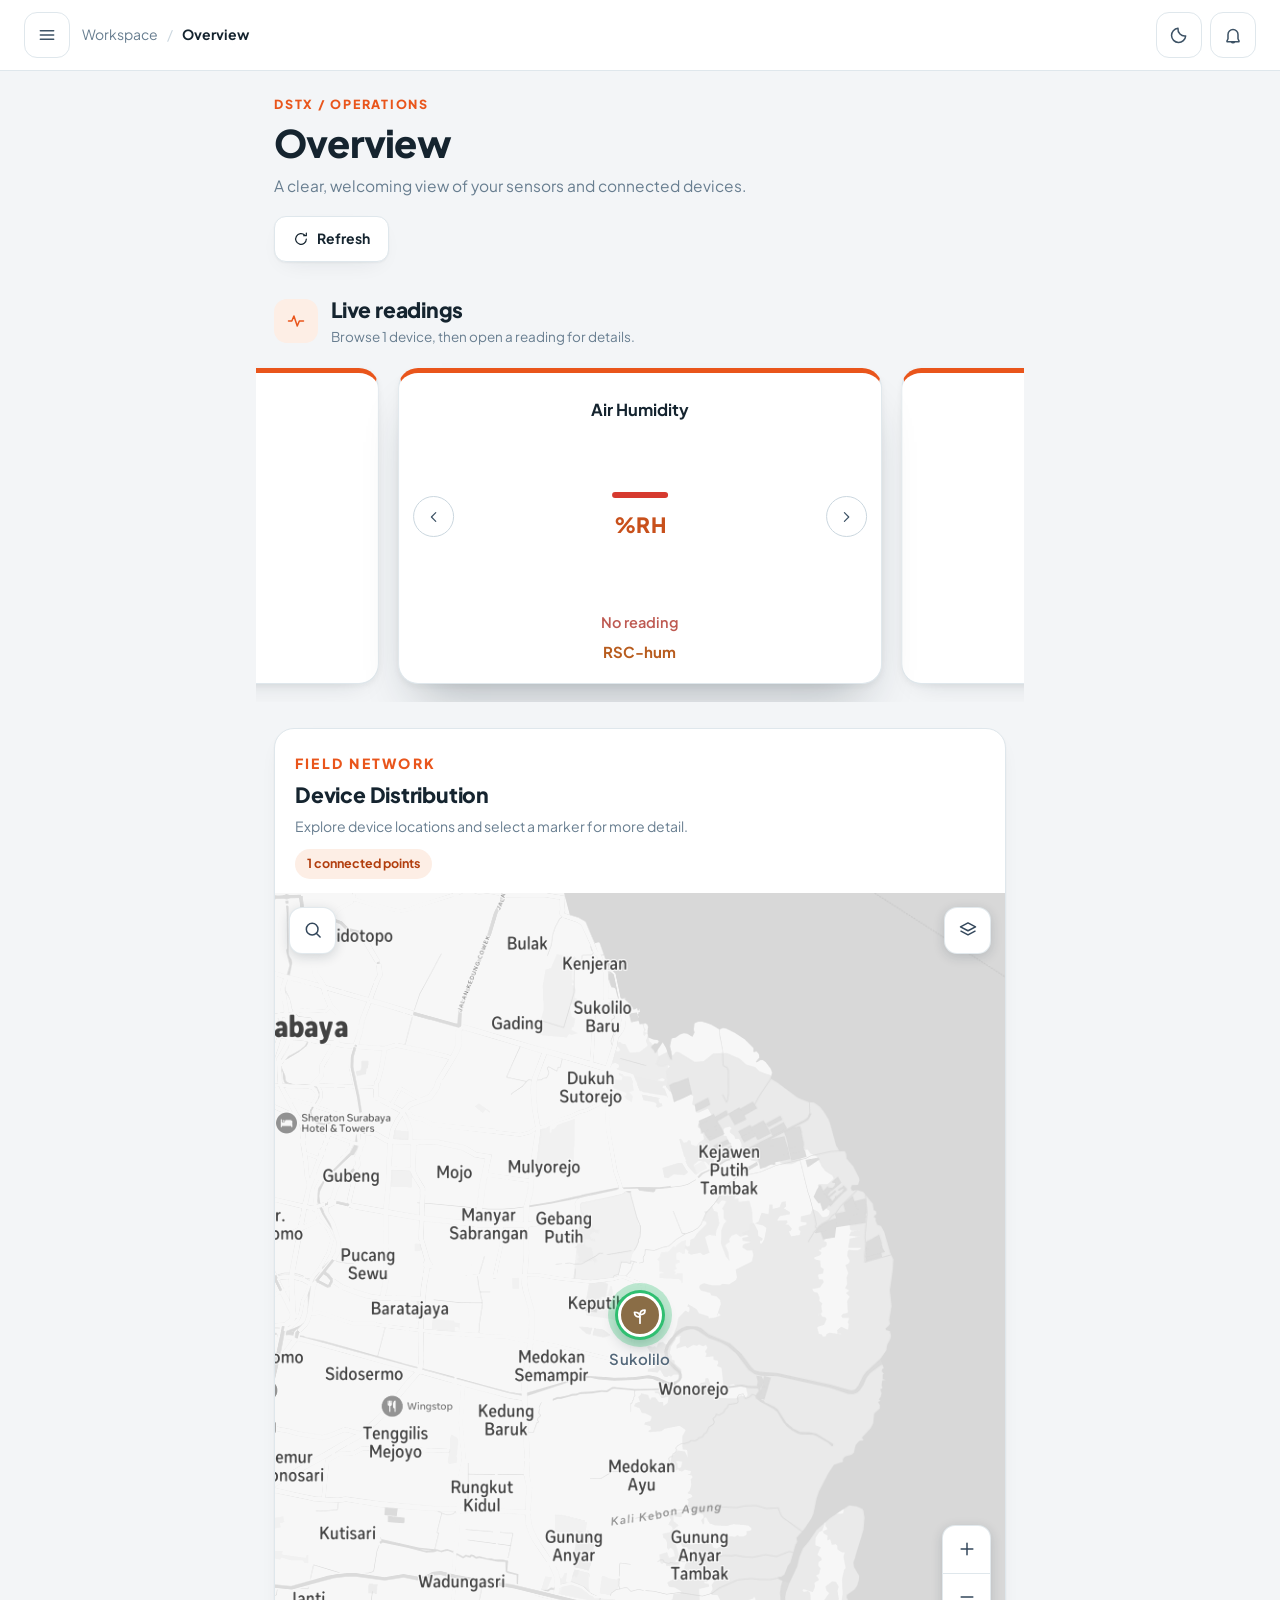
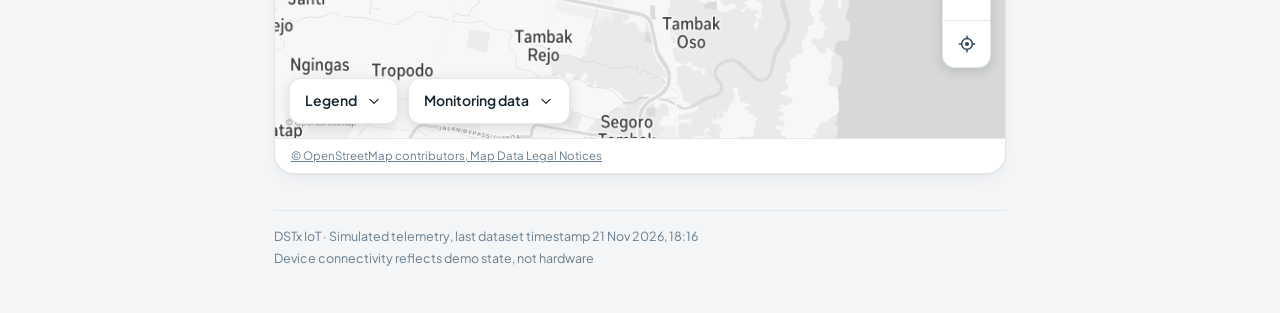
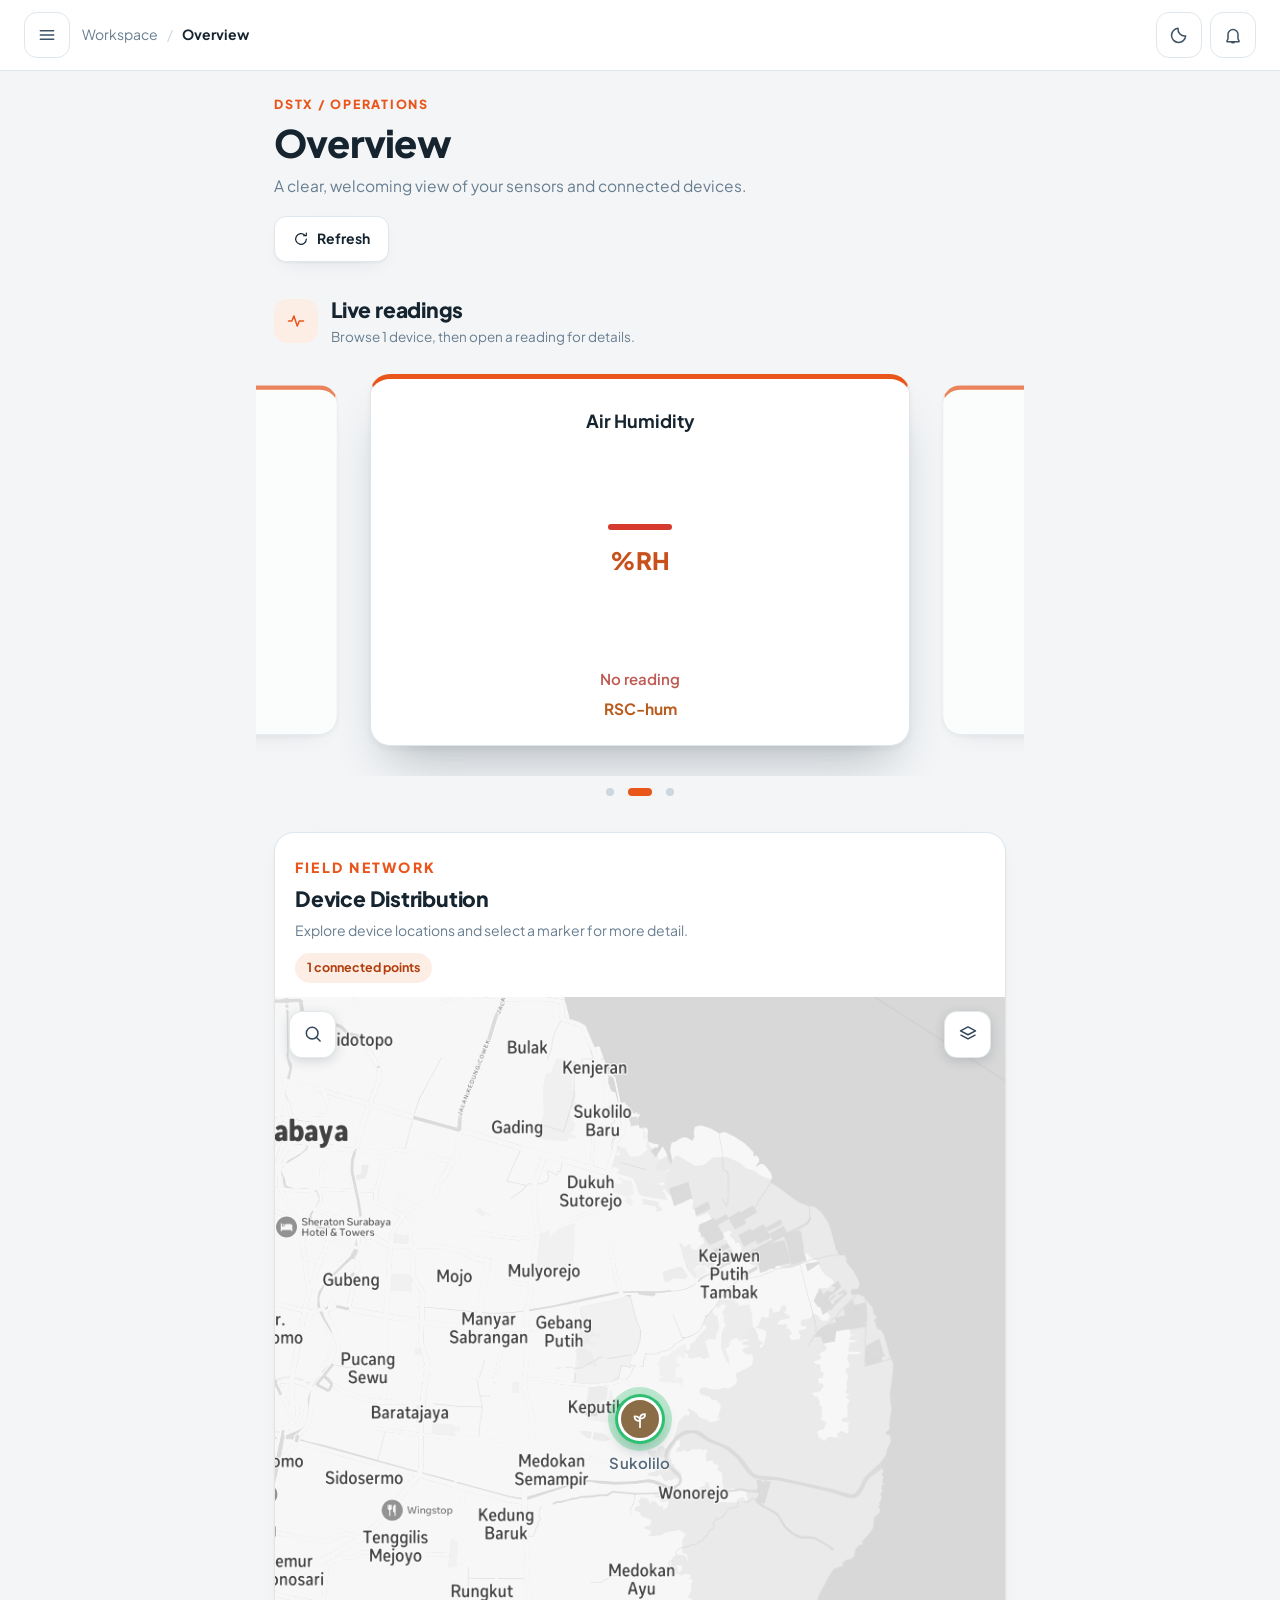
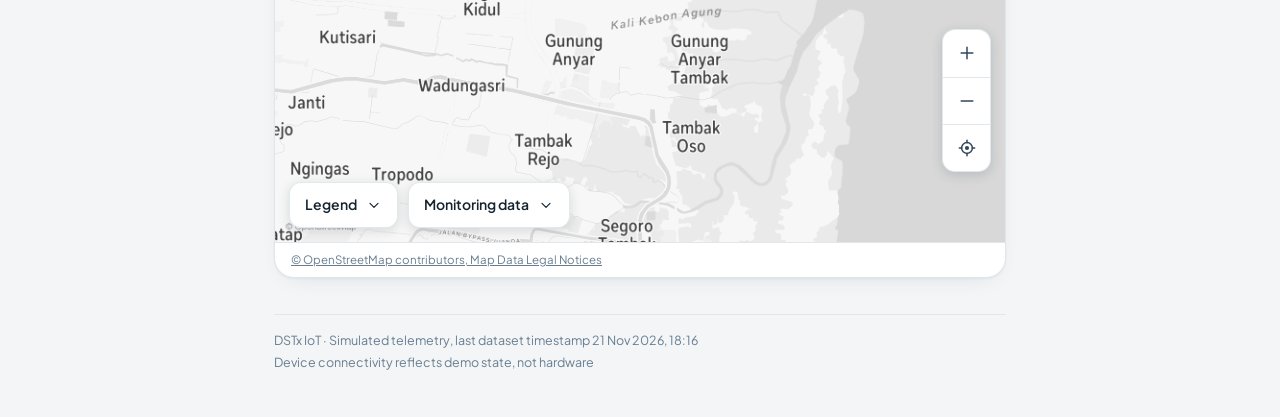
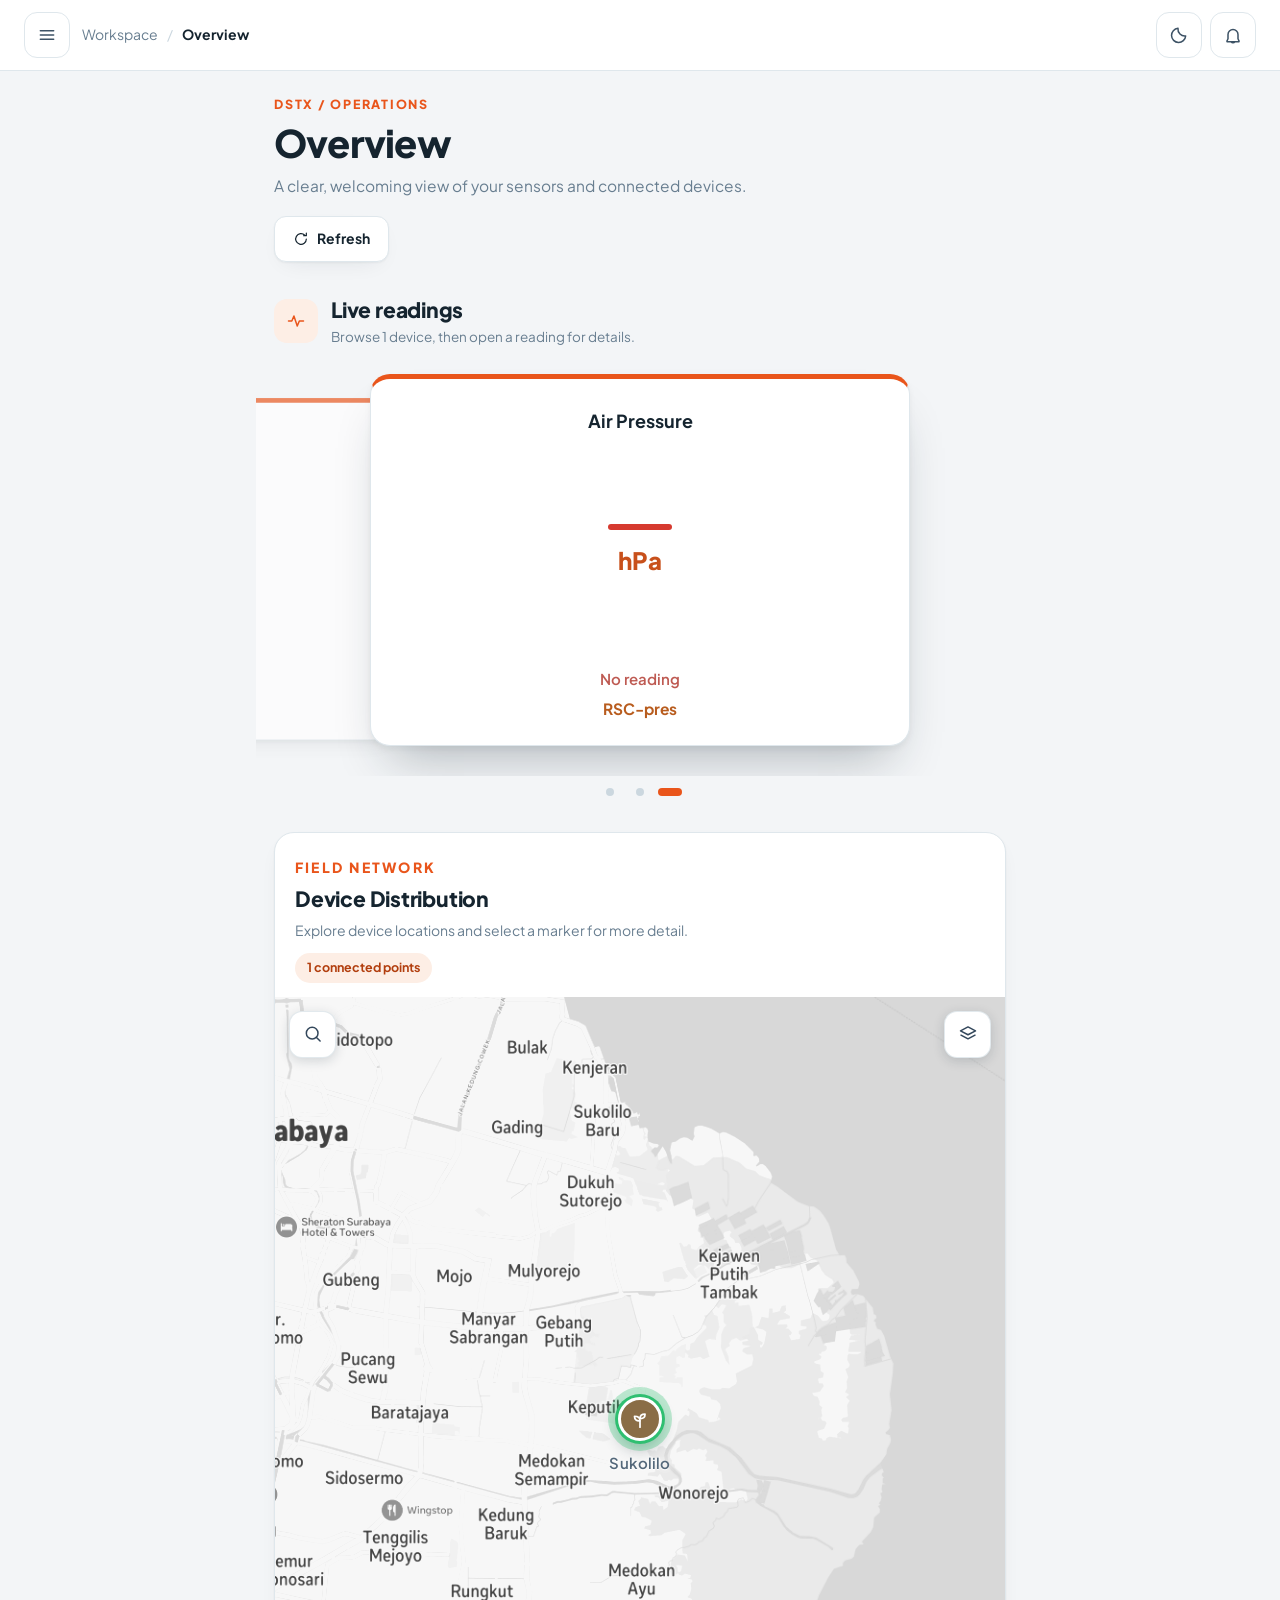
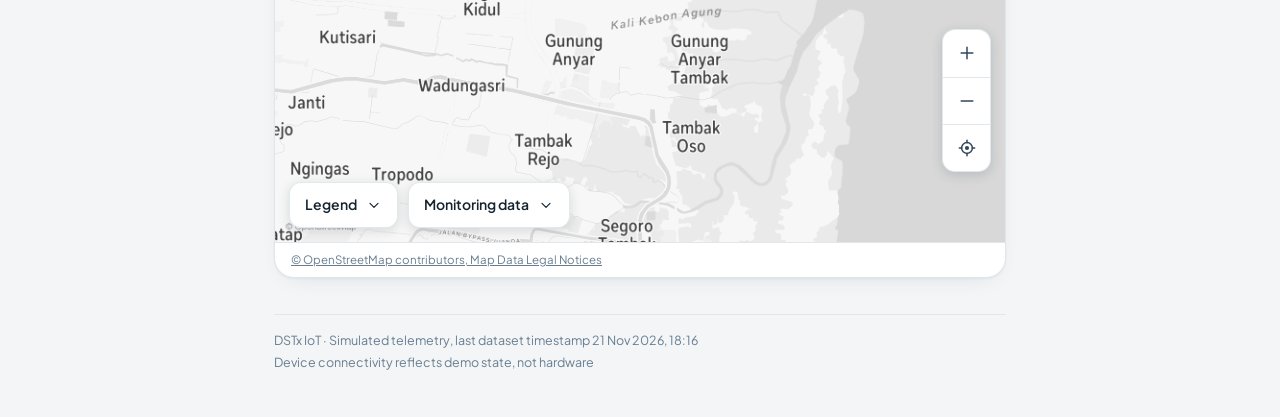
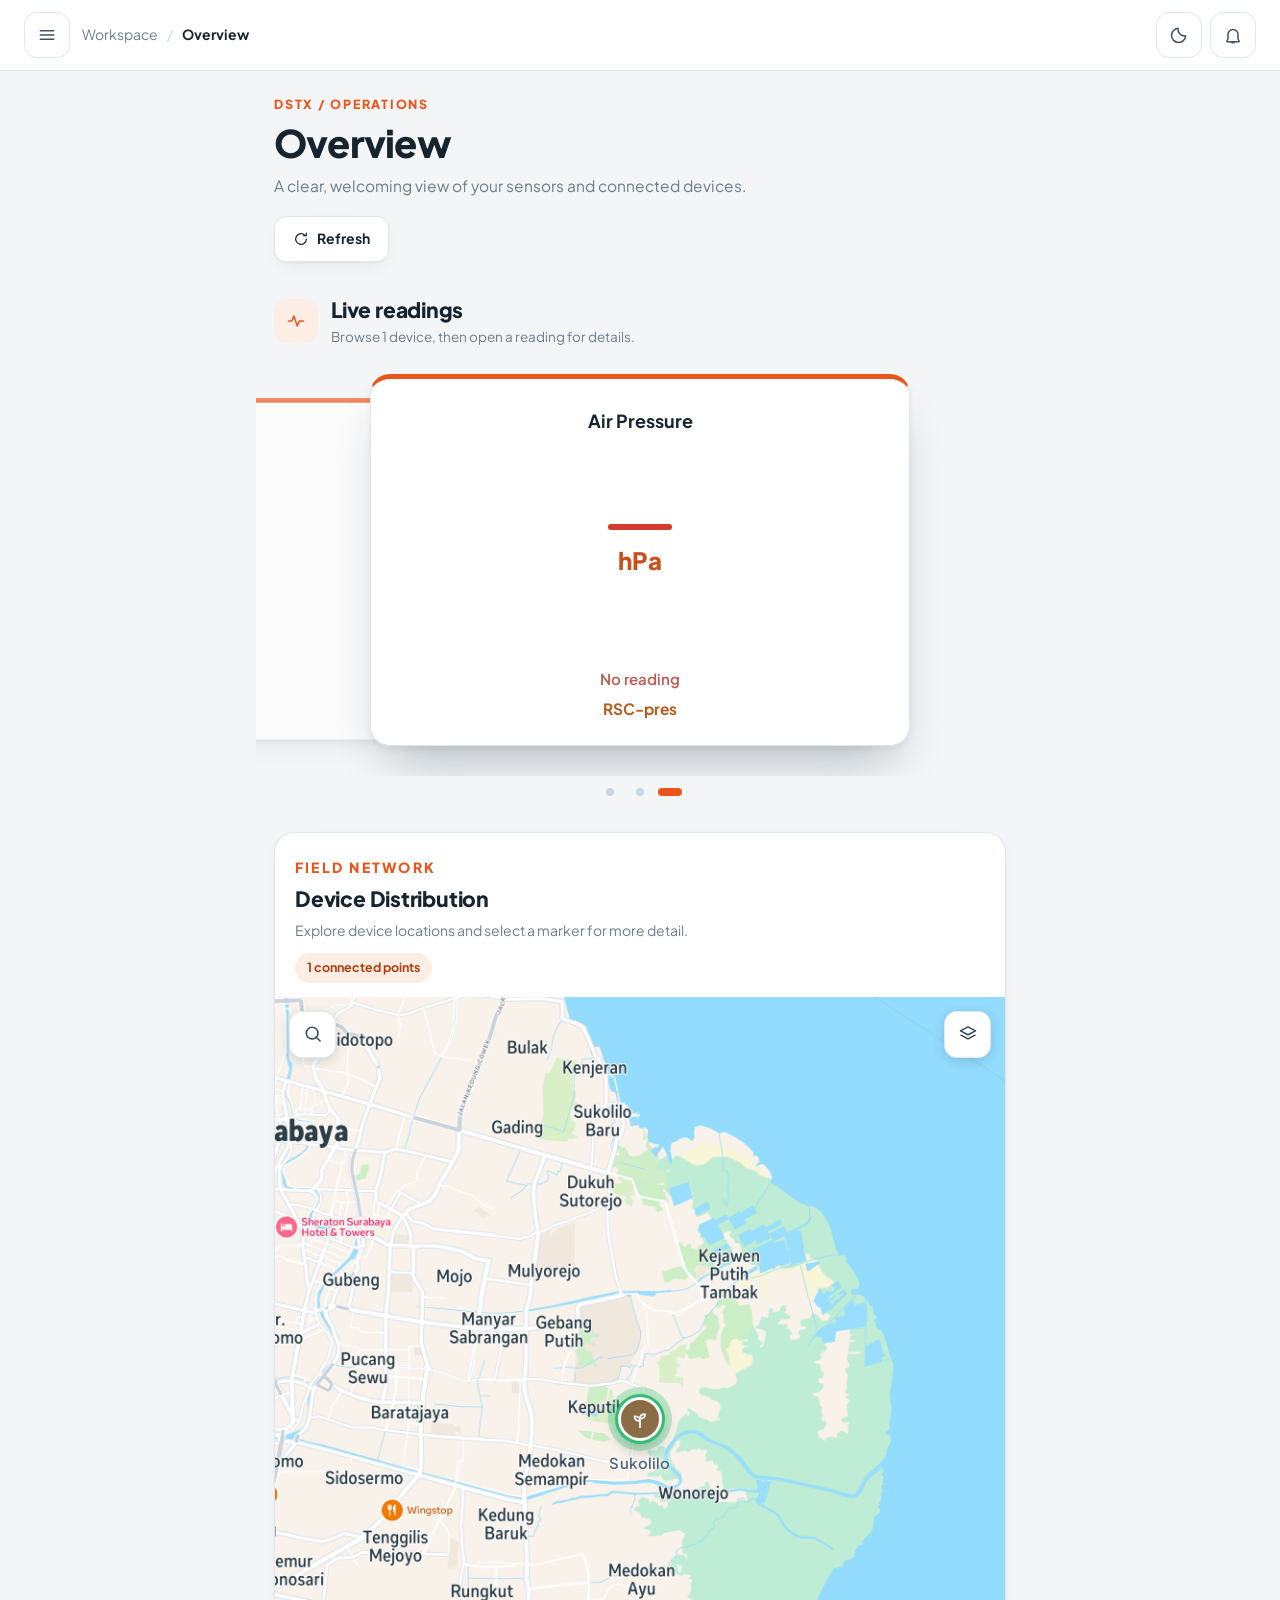
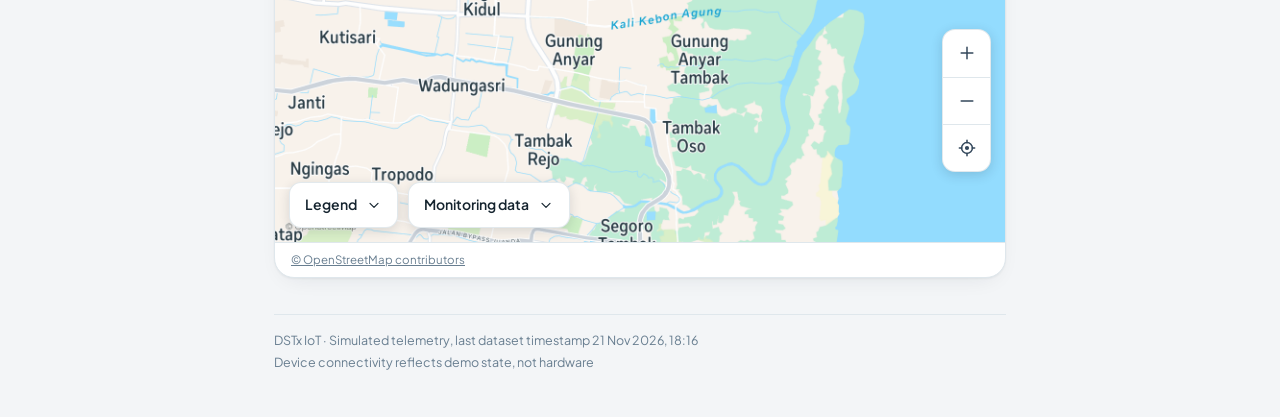
